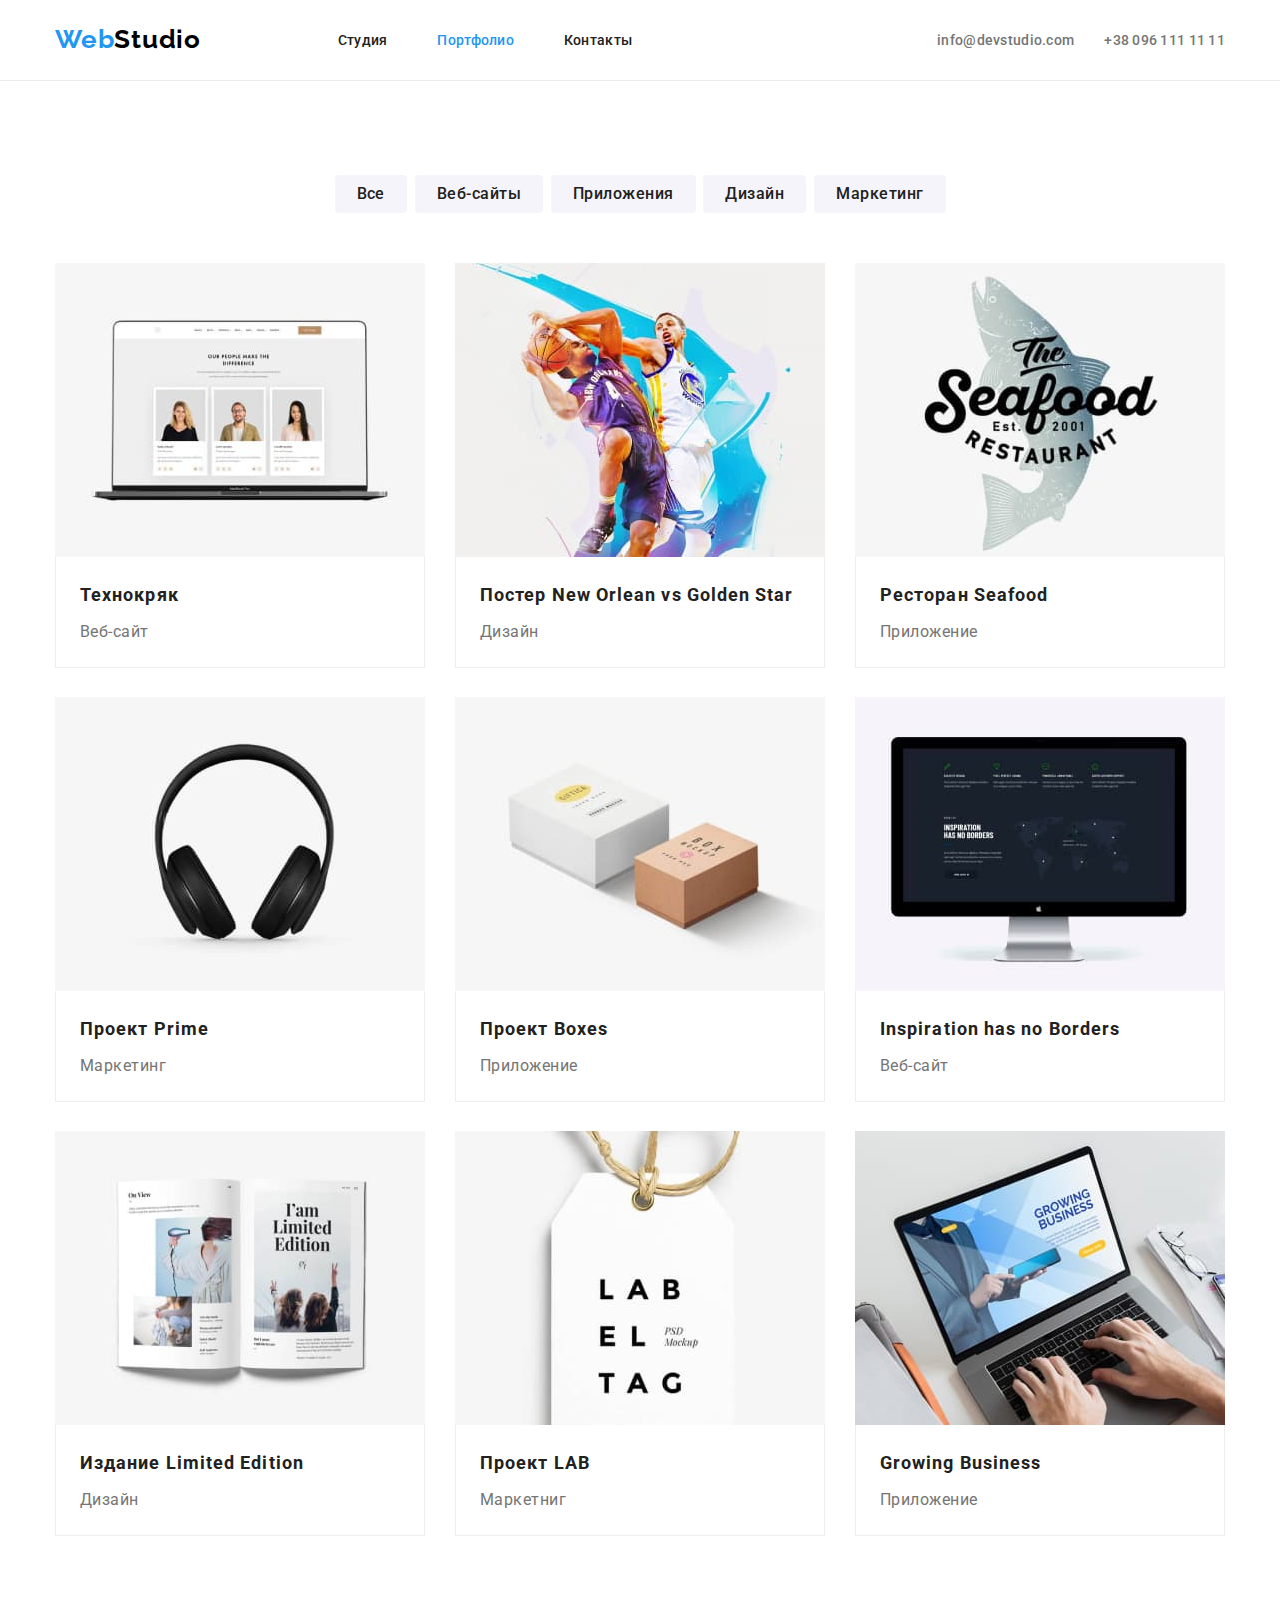
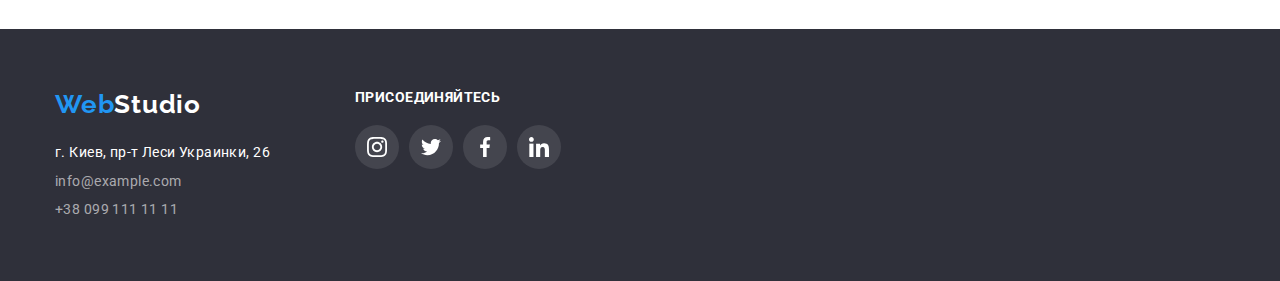
==== portfolio.html @ bcdd803f "add files" ====
<!DOCTYPE html>
<html lang="ru">
<head>
    <meta charset="UTF-8">
    <meta name="viewport" content="width=device-width, initial-scale=1.0">
    <title>Портфолио</title>
    <link rel="stylesheet" href="./css/styles.css">
    <link href="https://fonts.googleapis.com/css2?family=Raleway:wght@700&family=Roboto:wght@400;500;700;900&display=swap" rel="stylesheet"/>
    <link rel="preconnect" href="https://fonts.gstatic.com">
    <link href="https://fonts.googleapis.com/css2?family=Roboto:wght@400;500;700;900&display=swap" rel="stylesheet">
</head>
<body class="body">
    <!-- Шапка страницы -->
    <header id="header">
        <div class="container">
            <div class="header-container">
                <!-- Логотип страницы -->
                <a href="./index.html" class="logo">Web<span>Studio</span></a>
                <!-- Навигация страницы -->
                <nav class="main-nav">
                    <ul class="site-nav">
                        <li><a href="./index.html" class="link">Студия</a></li>
                        <li><a href="./portfolio.html" class="link current">Портфолио</a></li>
                        <li><a href="" class="link">Контакты</a></li>
                    </ul>
                    <!-- Контакты -->
                    <ul class="contacts-nav">
                        <li><a href="mailto:info@devstudio.com">info@devstudio.com</a></li>
                        <li><a href="tel:+380961111111">+38 096 111 11 11</a></li>
                    </ul>
                </nav>
            </div>
        </div>
    </header>
    <!--Контент страницы-->
    <main>
        <!-- <div class="container"> -->
            <!-- Проекты -->
            <section class="portfolio">
                <div class="container">
                    <div class="portfolio-div">
                        <ul class="portfolio-nav">
                            <li><button>Все</button></li>
                            <li><button>Веб-сайты</button></li>
                            <li><button>Приложения</button></li>
                            <li><button>Дизайн</button></li>
                            <li><button>Маркетинг</button></li>
                        </ul>
                        <ul class="projects">
                                <li>
                                    <a href="">
                                        <div class="projects-image">
                                            <img src="./images/portfolio/project_01.jpg" alt="project 1" width="370">
                                        </div>
                                        <div class="projects-text">
                                            <h3>Технокряк</h3>
                                            <p>Веб-сайт</p>
                                        </div>
                                    </a>
                                </li>
                            <li>
                                <a href="">
                                    <div class="projects-image">
                                        <img src="./images/portfolio/project_02.jpg" alt="project 2" width="370">
                                    </div>
                                    <div class="projects-text">
                                        <h3>Постер New Orlean vs Golden Star</h3>
                                        <p>Дизайн</p>
                                    </div>
                                </a>
                            </li>
                            <li>
                                <a href="">
                                    <div class="projects-image">
                                        <img src="./images/portfolio/project_03.jpg" alt="project 3" width="370">
                                    </div>
                                    <div class="projects-text">
                                        <h3>Ресторан Seafood</h3>
                                        <p>Приложение</p>
                                    </div>
                                </a>
                            </li>
                            <li>
                                <a href="">
                                    <div class="projects-image">
                                        <img src="./images/portfolio/project_04.jpg" alt="project 4" width="370">
                                    </div>
                                    <div class="projects-text">
                                        <h3>Проект Prime</h3>
                                        <p>Маркетинг</p>
                                    </div>
                                </a>
                            </li>
                            <li>
                                <a href="">
                                    <div class="projects-image">
                                        <img src="./images/portfolio/project_05.jpg" alt="project 5" width="370">
                                    </div>
                                    <div class="projects-text">
                                        <h3>Проект Boxes</h3>
                                        <p>Приложение</p>
                                    </div>
                                </a>
                            </li>
                            <li>
                                <a href="">
                                    <div class="projects-image">
                                        <img src="./images/portfolio/project_06.jpg" alt="project 6" width="370">
                                    </div>
                                    <div class="projects-text">
                                        <h3>Inspiration has no Borders</h3>
                                        <p>Веб-сайт</p>
                                    </div>
                                </a>
                            </li>
                            <li>
                                <a href="">
                                    <div class="projects-image">
                                        <img src="./images/portfolio/project_07.jpg" alt="project 7" width="370">
                                    </div>
                                    <div class="projects-text">
                                        <h3>Издание Limited Edition</h3>
                                        <p>Дизайн</p>
                                    </div>
                                </a>
                            </li>
                            <li>
                                <a href="">
                                    <div class="projects-image">
                                        <img src="./images/portfolio/project_08.jpg" alt="project 8" width="370">
                                    </div>
                                    <div class="projects-text">
                                        <h3>Проект LAB</h3>
                                        <p>Маркетниг</p>
                                    </div>
                                </a>
                            </li>
                            <li>
                                <a href="">
                                    <div class="projects-image">
                                        <img src="./images/portfolio/project_09.jpg" alt="project 9" width="370">
                                    </div>
                                    <div class="projects-text">
                                        <h3>Growing Business</h3>
                                        <p>Приложение</p>
                                    </div>
                                </a>
                            </li>
                        </ul>
                    </div>
                </div>
            </section>
        <!-- </div> -->
    </main>
    <!--Підвал сторінки-->
    <footer class="page-footer">
        <div class="container">
            <div class="footer-div">
                <div class="footer-container">
                    <a href="./index.html" class="footer-logo">Web<span>Studio</span></a>
                    <!-- Адрес и контакты -->
                    <address class="footer-address">
                        <ul class="adress-footer">
                            <li class="adress">г. Киев, пр-т Леси Украинки, 26</li>
                            <li><a href="mailto:info@example.com">info@example.com</a></li>
                            <li><a href="tel:+380991111111">+38 099 111 11 11</a></li>
                        </ul>
                    </address>
                </div>
                <div class="footer-social">
                    <p class="footer-social-description">ПРИСОЕДИНЯЙТЕСЬ</p>
                    <ul class="footer-social-list">
                        <li>
                            <a href="" class="footer-social-link">
                                <svg class="footer-social-icon">
                                    <use href="./images/icons/sprite.svg#icon-instagram"></use>
                                </svg>
                            </a>
                        </li>
                        <li>
                            <a href="" class="footer-social-link">
                                <svg class="footer-social-icon">
                                    <use href="./images/icons/sprite.svg#icon-twitter"></use>
                                </svg>
                            </a>
                        </li>
                        <li>
                            <a href="" class="footer-social-link">
                                <svg class="footer-social-icon">
                                    <use href="./images/icons/sprite.svg#icon-facebook"></use>
                                </svg>
                            </a>
                        </li>
                        <li>
                            <a href="" class="footer-social-link">
                                <svg class="footer-social-icon">
                                    <use href="./images/icons/sprite.svg#icon-linkedin"></use>
                                </svg>
                            </a>
                        </li>
                    </ul>
                </div>
            </div>
        </div>
    </footer>
</body>
</html>
---- css/styles.css ----
:root { 
    --text-color-black: #212121;
    --text-color-grey: #757575;
    --text-color-white: #FFFFFF;
    --accent-color: #2196F3;
    --bt-primary: #F5F4FA;
    --bt-second: #2196F3;
    --background-color: #2F303A;
    --icon-collor: #AFB1B8;
    --border-color: #EEEEEE;
    --black-color: #000000;
    --border-header: #ECECEC;
}

*{
    margin: 0;
    padding: 0;
}

*
*::before,
*::after{
    box-sizing: inherit;
}

ul{
    list-style: none;
}

a {
    text-decoration: none;
  }

h2{
    font-weight: 700;
    font-size: 36px;
    line-height: 42px;
    letter-spacing: 0.03em;
    color: var(--text-color-black);
}

.body{
    margin: 0;
    font-family: Roboto, sans-serif;
    background: var(--text-color-white);
}

/*Шапка страницы*/
#header{
    background: var(--text-color-white);
    padding-top: 24px;
    padding-bottom: 25px;
    border-bottom: 1px solid var(--border-header);
}

.header-container{
    display: flex;
    align-items: center;
    justify-content: space-between;
}

.logo{
    font-family: Raleway;
    font-style: normal;
    font-weight: 700;
    font-size: 26px;
    line-height: 31px;
    letter-spacing: 0.03em;
    color: var(--accent-color);
    margin-right: 93px;
}

.logo span{
    color: var(--black-color);
}

/*Навигация страницы*/
.main-nav{
    display: flex;
    align-items: center;
}

.site-nav{
    display: flex;
    margin-right: 305px;
}

.site-nav a{
    color: var(--text-color-black);
    font-weight: 500;
    font-size: 14px;
    line-height: 16px;
    letter-spacing: 0.02em;
}

.site-nav li:nth-child(-n+2){
    padding-right: 50px;
}

.site-nav li{
    display: flex;
    justify-content: space-around;
}

.site-nav a:hover,
.site-nav a:focus{
    color: var(--bt-second);
}

.site-nav .link.current{
    color: var(--accent-color);
}

/*Контакты*/
.contacts-nav{
    display: flex;
}

.contacts-nav li{
    display: flex;
    align-items: center;
}

.contacts-nav li:nth-child(1){
    padding-right: 30px;
}

.contacts-nav a{
    font-weight: 500;
    font-size: 14px;
    line-height: 16px;
    letter-spacing: 0.02em;
    color: var(--text-color-grey);
    display: flex;
    align-items: center;
}

.contacts-nav a:hover,
.contacts-nav a:focus{
    font-weight: 500;
    font-size: 14px;
    line-height: 16px;
    letter-spacing: 0.02em;
    color: var(--bt-second);
}

.link-icon{
    fill: currentColor;
    padding-right: 10px;
}

.icon-email{
    width: 16px;
    height: 12px;
}

.icon-smartphone{
    width: 10px;
    height: 16px;
}

/*Контент страницы*/
.container{
    width: 1170px;
    padding-top: 0px;
    padding-right: 15px;
    padding-bottom: 0px;
    padding-left: 15px;
    margin-left: auto;
    margin-right: auto;
}

.block-one{
    text-align: center;
    background-color: #c4c4c4;
    background-image: linear-gradient(
        to right,    
     rgba(47, 48, 58, 0.4),
     rgba(47, 48, 58, 0.4)
    ), url('../images/Img-overlay.jpg');
    background-size: cover;
    padding-top: 200px;
    padding-bottom: 200px;
}

.div-block-one{
    display: flex;
    flex-direction: column;
    align-items: center;
}

.block-one-text{
    font-weight: 900;
    font-size: 44px;
    line-height: 60px;
    letter-spacing: 0.06em;
    text-transform: uppercase;
    color: var(--text-color-white);
    margin: 0;
}

.button {
    width: 200px;
    height: 50px;
    background: var(--bt-second);
    box-shadow: 0px 4px 4px rgba(0, 0, 0, 0.15);
    border-radius: 4px;
    font-weight: 700;
    font-size: 16px;
    line-height: 30px;
    letter-spacing: 0.06em;
    display: flex;
    justify-content: center;
    align-items: center;
    margin-top: 30px;
    margin-left: auto;
    margin-right: auto;
    color: var(--text-color-white);
    }

/*Особенности*/
.features-section{
    padding-top: 94px;
}

.features{
    display: flex;
    justify-content: space-between;
}

.features li{
    width: 270px;
}

.features img{
    padding-bottom: 30px;
}

.features h3{
    font-weight: 700;
    font-size: 14px;
    line-height: 16px;
    letter-spacing: 0.03em;
    text-transform: uppercase;
    color: var(--text-color-black);
    padding-bottom: 10px;
}

.features p{
    font-weight: 400;
    font-size: 14px;
    line-height: 24px;
    letter-spacing: 0.03em;
    color: var(--text-color-grey);
}

/* Чем мы занимаемся */
.work{
    padding-top: 94px;
    padding-bottom: 94px;
}

.work-div{
    display: flex;
    flex-direction: column;
}

.work-div h2{
    text-align: center;
    padding-bottom: 50px;
}

.work-ul{
    display: flex;
    justify-content: space-between;
}

.work-ul li{
    display: flex;
}

/* Наша команда */
.commands{
    background: var(--bt-primary);
    padding-top: 94px;
    padding-bottom: 94px;
}

.commands-div{
    display: flex;
    justify-content: center;
    flex-direction: column;
}

.commands-div h2{
    padding-bottom: 50px;
    text-align: center;
}

.commands-list{
    display: flex;
    justify-content: space-between;
}

.commands-list li{
    width: 270px;
    height: 428px;
    background: var(--text-color-white);
    box-shadow: 0px 1px 3px rgba(0, 0, 0, 0.12), 0px 1px 1px rgba(0, 0, 0, 0.14), 0px 2px 1px rgba(0, 0, 0, 0.2);
    border-radius: 0px 0px 4px 4px;
}

.commands-text{
    padding-top: 30px;
    padding-bottom: 30px;
    text-align: center;
}

.commands-list h3{
    font-weight: 500;
    font-size: 16px;
    line-height: 19px;
    letter-spacing: 0.03em;
    color: var(--text-color-black);
}

.commands-list p{
    font-size: 16px;
    line-height: 19px;
    letter-spacing: 0.03em;
    color: var(--text-color-grey);
    padding-top: 10px;
}

.social-list{
    padding-left: 32px;
    padding-right: 32px;
    margin-top: 16px;
    margin-bottom: 30px;
    display: flex;
    justify-content: space-between;
}

.social-list-link{
    width: 44px;
    height: 44px;
    border-radius: 50%;
    color: var(--icon-collor);
    display: flex;
    align-items: center;
    justify-content: center;
}

.social-list-link:hover,
.social-list-link:focus{
    color: var(--text-color-white);
    background-color: var(--accent-color);
}

.social-list-icon{
    width: 20px;
    height: 20px;
    fill: currentColor;
}

/* Постоянные клиенты */
.clients{
    padding-top: 94px;
    padding-bottom: 94px;
}

.clients-div{
    display: flex;
    flex-direction: column;
}

.clients-div h2{
    text-align: center;
}

.clients-list{
    padding-top: 50px;
    display: flex;
    justify-content: space-between;
}

.clients-list li{
    display: flex;
    justify-content: space-between;
}

.clients-link{
    width: 170px;
    height: 90px;
    border: 1px solid var(--icon-collor);
    border-radius: 4px;
    display: flex;
    justify-content: center;
    align-items: center;
    color: var(--icon-collor);
}

.clients-link:hover,
.clients-link:focus{
    color: var(--accent-color);
    border: 1px solid var(--accent-color);
}

.clients-icon{
    fill: currentColor;
}

.icon-clients:hover,
.icon-clients:focus{
    fill: var(--accent-color);
}

/* Подвал страницы */
.page-footer{
    background: var(--background-color);
    padding-top: 60px;
    padding-bottom: 60px;
}

.footer-div{
    display: flex;
}

.footer-container{
    display: flex;
    flex-direction: column;
}

.footer-address{
    display: flex;
}

/* Лого футтера */
.footer-logo{
    font-family: Raleway;
    font-style: normal;
    font-weight: bold;
    font-size: 26px;
    line-height: 31px;
    letter-spacing: 0.03em;
    color: var(--bt-second);
}

.footer-logo span{
    color: var(--text-color-white);
}

/* Адрес и контакты */
.adress-footer{
    padding-top: 20px;
    font-family: Roboto;
    font-style: normal;
    font-weight: normal;
    font-size: 14px;
    line-height: 24px;
    letter-spacing: 0.03em;
    height: 81px;
    display: flex;
    flex-direction: column;
    justify-content: space-between;
}

.adress{
    font-style: normal;
    font-weight: 400;
    font-size: 14px;
    line-height: 24px;
    letter-spacing: 0.03em;
    color: var(--text-color-white);
}

.adress-footer a{
    font-family: Roboto;
    font-style: normal;
    font-weight: normal;
    font-size: 14px;
    line-height: 24px;
    letter-spacing: 0.03em;
    color: rgba(255, 255, 255, 0.6);
}

/* Присоединяйтесь */
.footer-social{
    display: flex;
    flex-direction: column;
    margin-left: 85px;
}

.footer-social-description{
    font-family: Roboto;
    font-style: normal;
    font-weight: bold;
    font-size: 14px;
    line-height: 16px;
    letter-spacing: 0.03em;
    text-transform: uppercase;
    color: var(--text-color-white);
    padding-bottom: 20px;
}

.footer-social-list{
    display: flex;
}

.footer-social-list li{
    display: flex;
}

.footer-social-list li:not(:last-child){
    margin-right: 10px;
}

.footer-social-link{
    display: flex;
    justify-content: center;
    align-items: center;
    width: 44px;
    height: 44px;
    color: var(--text-color-white);
    background-color: rgba(255, 255, 255, 0.1);
    border-radius: 50%;
}

.footer-social-link:hover,
.footer-social-link:focus{
    background: var(--accent-color);
}

.footer-social-icon{
    fill: currentColor;
    width: 20px;
    height: 20px;
}

/*Страница - портфолио*/
/* Главная страница */
.portfolio{
    padding-top: 94px;
    padding-bottom: 94px;
}

.portfolio-div{
    display: flex;
    flex-direction: column
}

/* Кнопки */
.portfolio-nav {
    width: 611px;
    display: flex;
    justify-content: space-between;
    margin-left: auto;
    margin-right: auto;
}

.portfolio-nav button{
    font-family: Roboto;
    font-style: normal;
    font-weight: 500;
    font-size: 16px;
    line-height: 26px;
    text-align: center;
    letter-spacing: 0.03em;
    color: var(--text-color-black);
    border-radius: 4px;
    background-color: var(--bt-primary);
    padding-top: 6px;
    padding-right: 22px;
    padding-bottom: 6px;
    padding-left: 22px;
    border: 0px;
}

.portfolio-nav button:hover,
.portfolio-nav button:focus{
    color: var(--text-color-white);
    background: var(--accent-color);
    box-shadow: 0px 3px 1px rgba(0, 0, 0, 0.1), 0px 1px 2px rgba(0, 0, 0, 0.08), 0px 2px 2px rgba(0, 0, 0, 0.12);
}

/*Проекты*/
.projects{
    padding-top: 50px;
    height: 1272px;
    display: flex;
    justify-content: space-between;
    align-content: space-between;
    flex-wrap: wrap;
}

.projects li{
    height: 404px;
    background: var(--text-color-white);
}

.projects li:hover,
.projects li:focus{
    box-shadow: 0px 1px 1px rgba(0, 0, 0, 0.12), 0px 4px 4px rgba(0, 0, 0, 0.06), 1px 4px 6px rgba(0, 0, 0, 0.16);
}

.projects a{
    display: flex;
    flex-direction: column
}

.projects-image{
    display: flex;
}

.projects-text{
    padding-top: 20px;
    padding-right: 24px;
    padding-bottom: 20px;
    padding-left: 24px;
    border-bottom: 1px solid var(--border-color);
    border-left: 1px solid var(--border-color);
    border-right: 1px solid var(--border-color);
}

.projects h3{
    font-weight: 700;
    font-size: 18px;
    line-height: 36px;
    letter-spacing: 0.06em;
    color: var(--text-color-black);
    padding-bottom: 4px;
}

.projects p{
    font-size: 16px;
    line-height: 30px;
    letter-spacing: 0.03em;
    color: var(--text-color-grey);
}
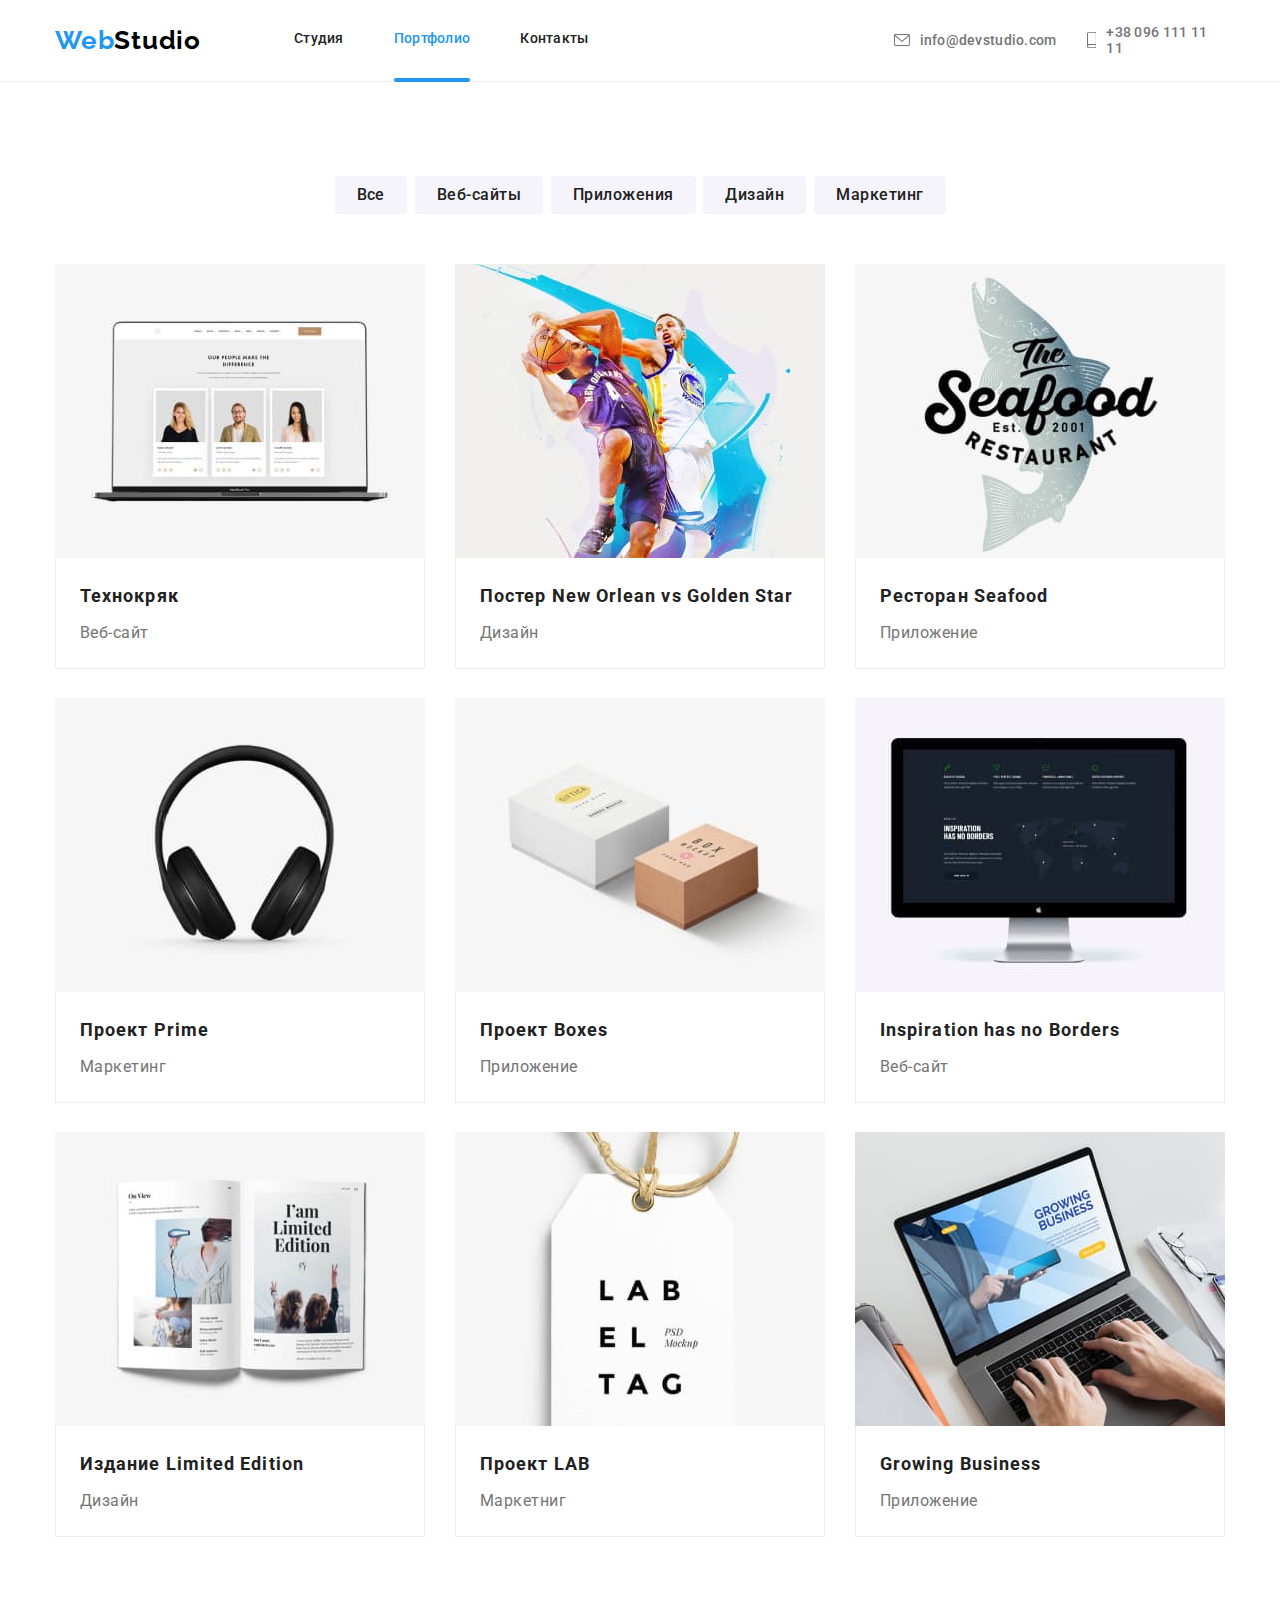
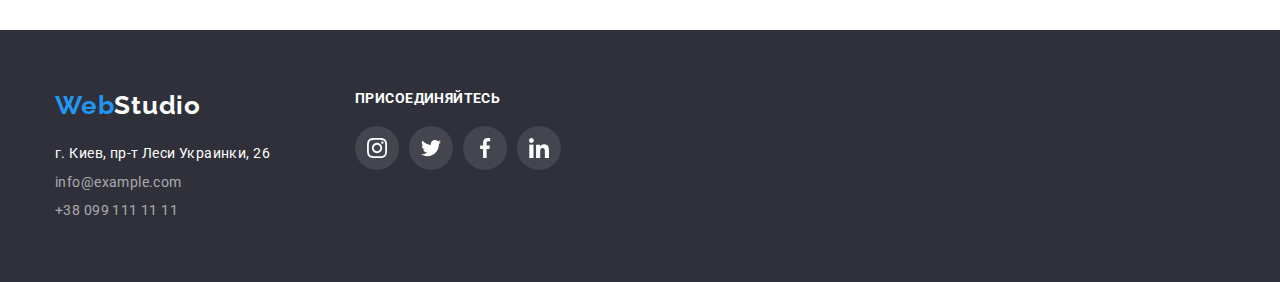
==== commit 394d3aaf: "add line" ====
--- a/portfolio.html
+++ b/portfolio.html
@@ -25,8 +25,22 @@
                     </ul>
                     <!-- Контакты -->
                     <ul class="contacts-nav">
-                        <li><a href="mailto:info@devstudio.com">info@devstudio.com</a></li>
-                        <li><a href="tel:+380961111111">+38 096 111 11 11</a></li>
+                        <li>
+                            <a href="mailto:info@devstudio.com">
+                                <svg class="link-icon icon-email">
+                                    <use href="./images/icons/sprite.svg#icon-message"></use>
+                                </svg>
+                                info@devstudio.com
+                            </a>
+                        </li>
+                        <li>
+                            <a href="tel:+380961111111">
+                                <svg class="link-icon icon-smartphone">
+                                    <use href="./images/icons/sprite.svg#icon-smartphone"></use>
+                                </svg>
+                                +38 096 111 11 11
+                            </a>
+                        </li>
                     </ul>
                 </nav>
             </div>
--- a/css/styles.css
+++ b/css/styles.css
@@ -27,6 +27,10 @@
     list-style: none;
 }
 
+.is-hidden{
+    display: none;
+}
+
 a {
     text-decoration: none;
   }
@@ -109,6 +113,19 @@
 
 .site-nav .link.current{
     color: var(--accent-color);
+}
+
+.site-nav .link.current::after{
+    display: box;
+    /* background: var(--accent-color); */
+    background: currentColor;
+    content: "";
+    width: inherit;
+    height: 4px;
+    border-radius: 2px;
+    display: flex;
+    position: relative;
+    top: 31.5px;
 }
 
 /*Контакты*/
@@ -216,7 +233,16 @@
     margin-left: auto;
     margin-right: auto;
     color: var(--text-color-white);
+    border: 0;
     }
+    
+.modal{
+    width: 528px;
+    height: 581px;
+    background-color: var(--text-color-white);
+    box-shadow: 0px 1px 3px rgba(0, 0, 0, 0.12), 0px 1px 1px rgba(0, 0, 0, 0.14), 0px 2px 1px rgba(0, 0, 0, 0.2);
+    border-radius: 4px;
+}
 
 /*Особенности*/
 .features-section{
